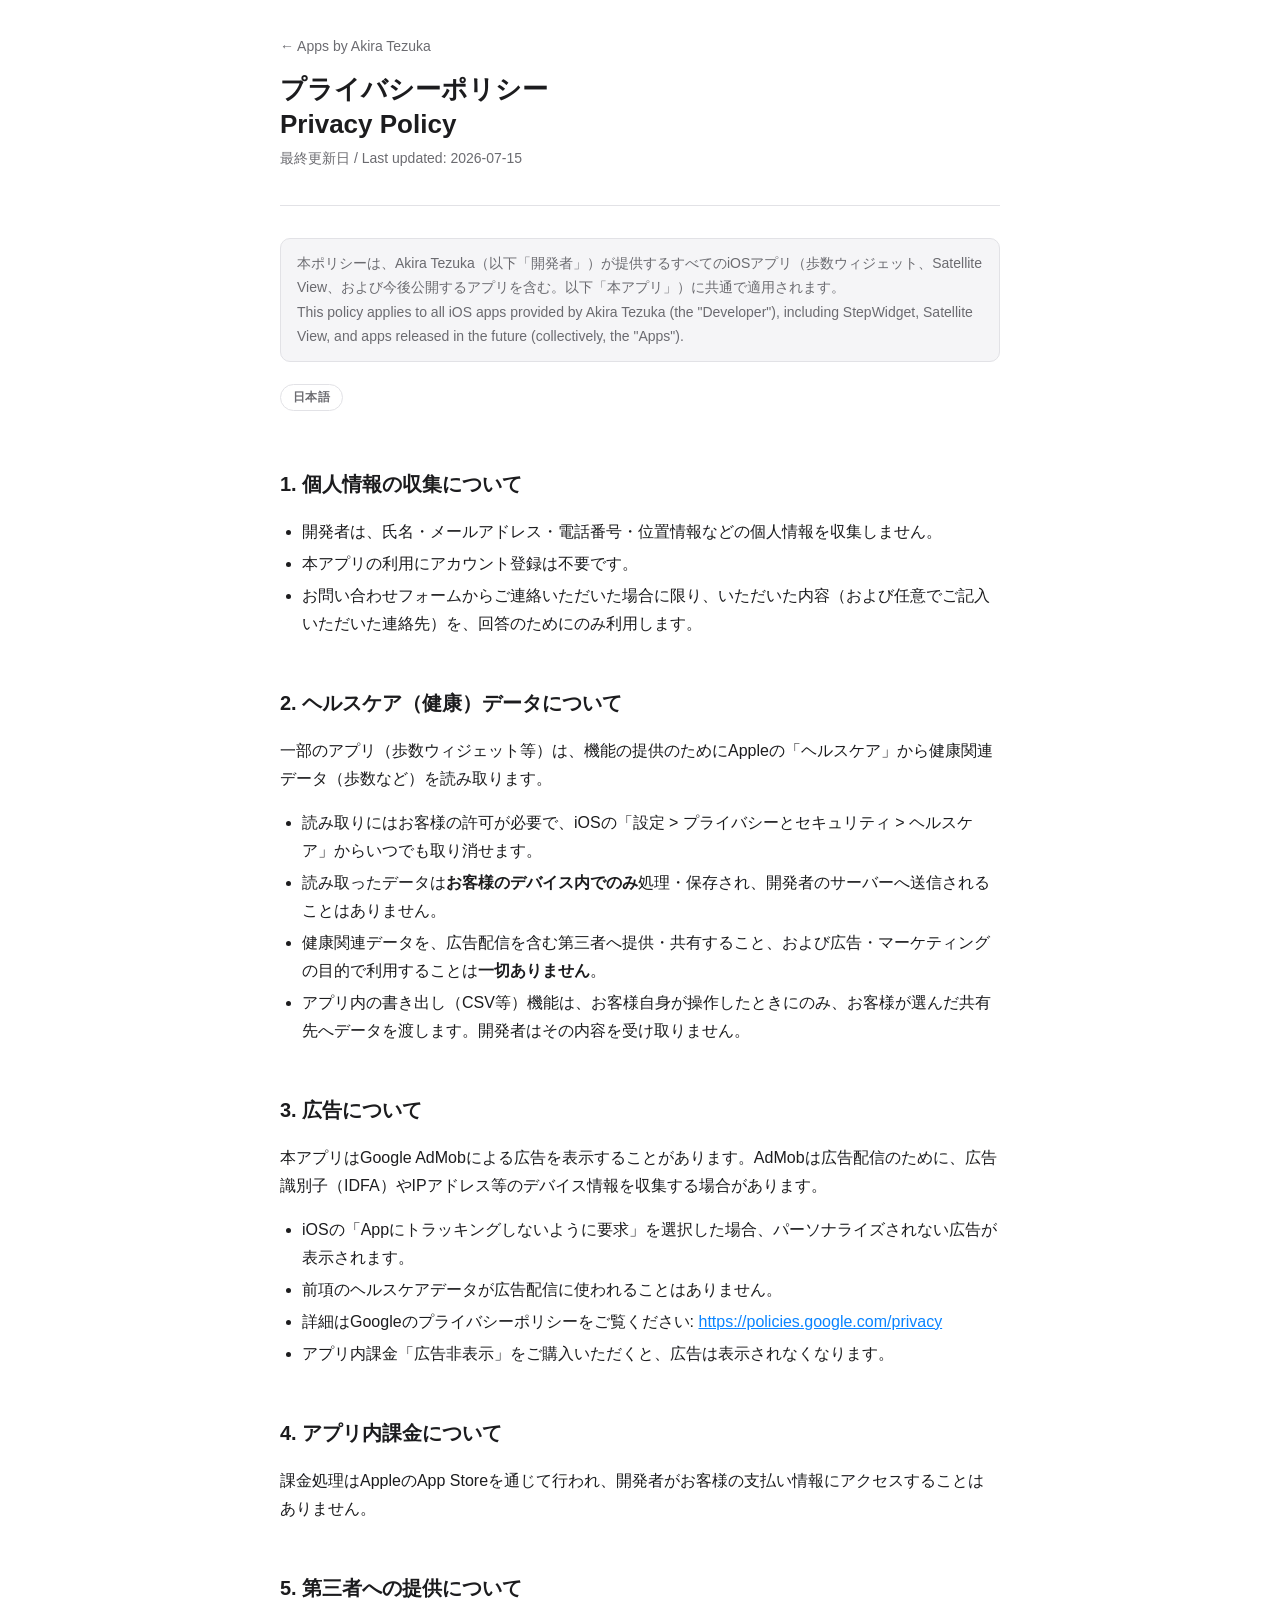
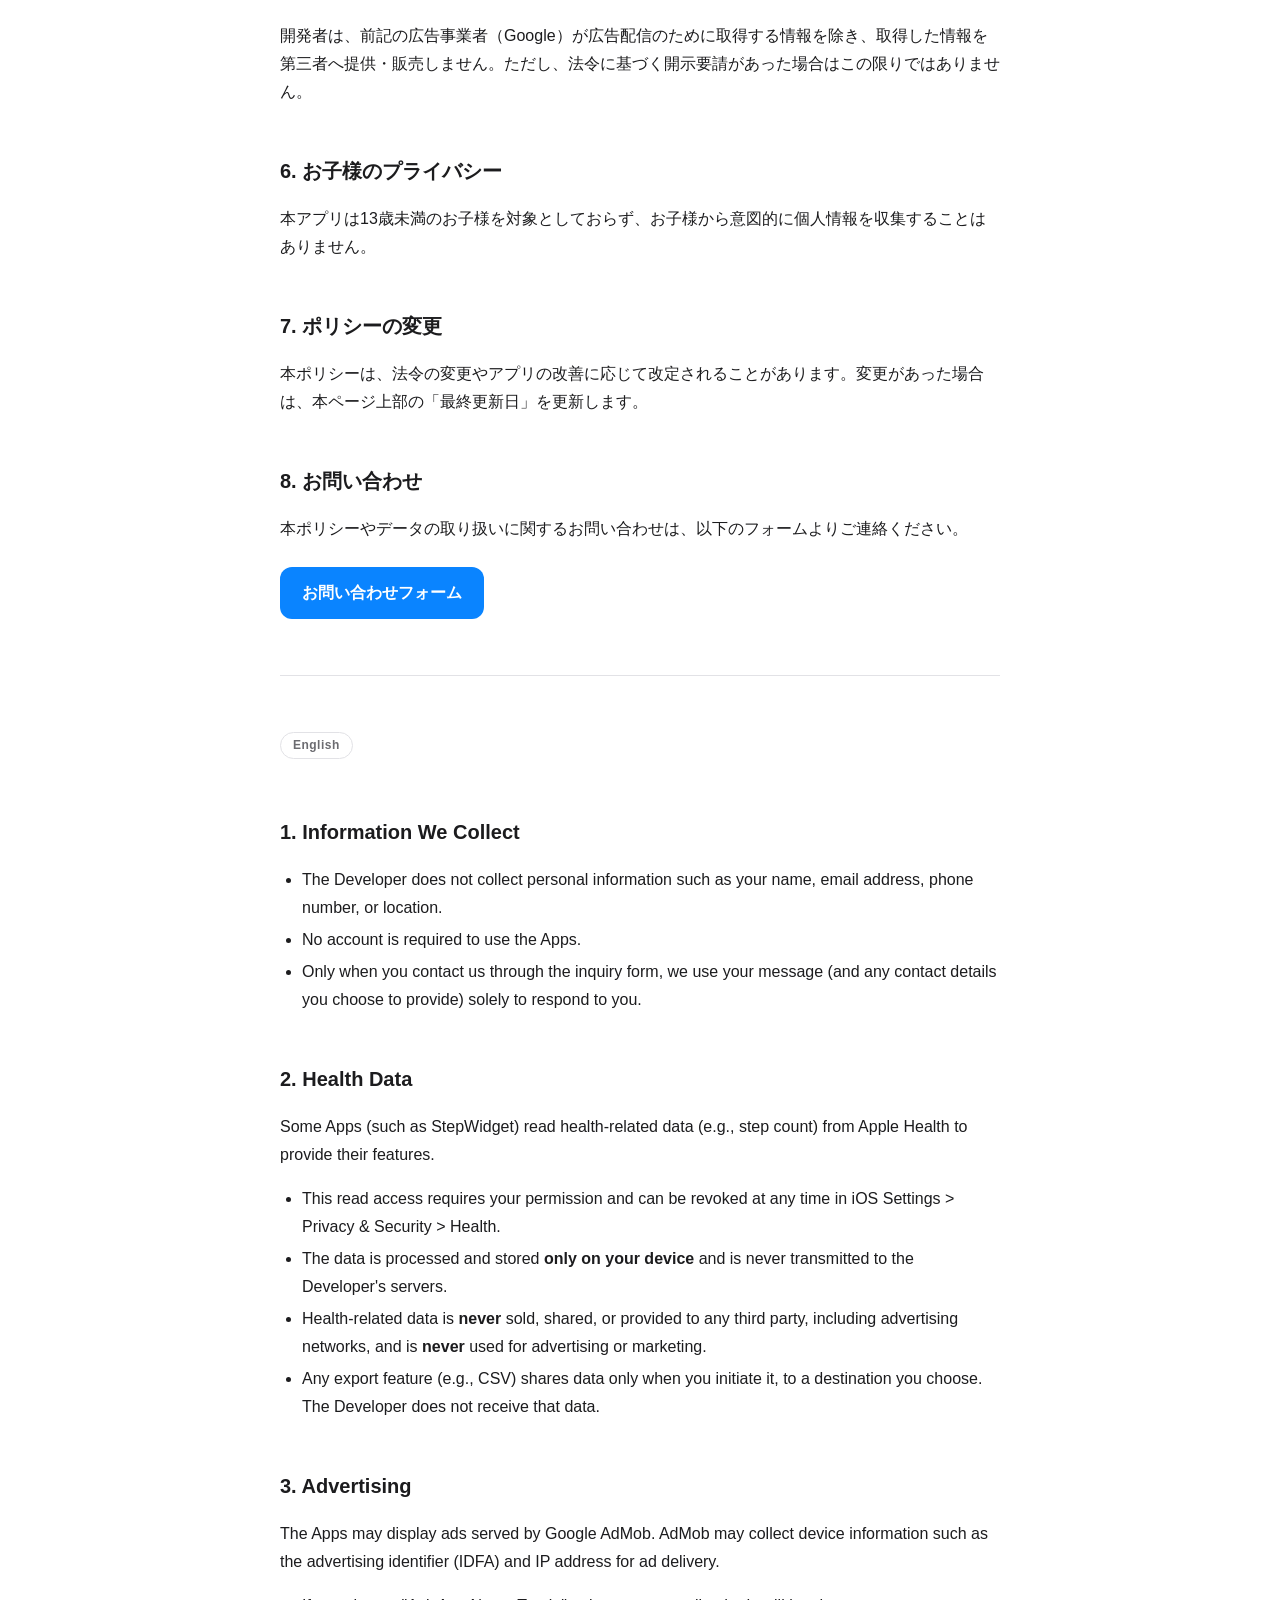
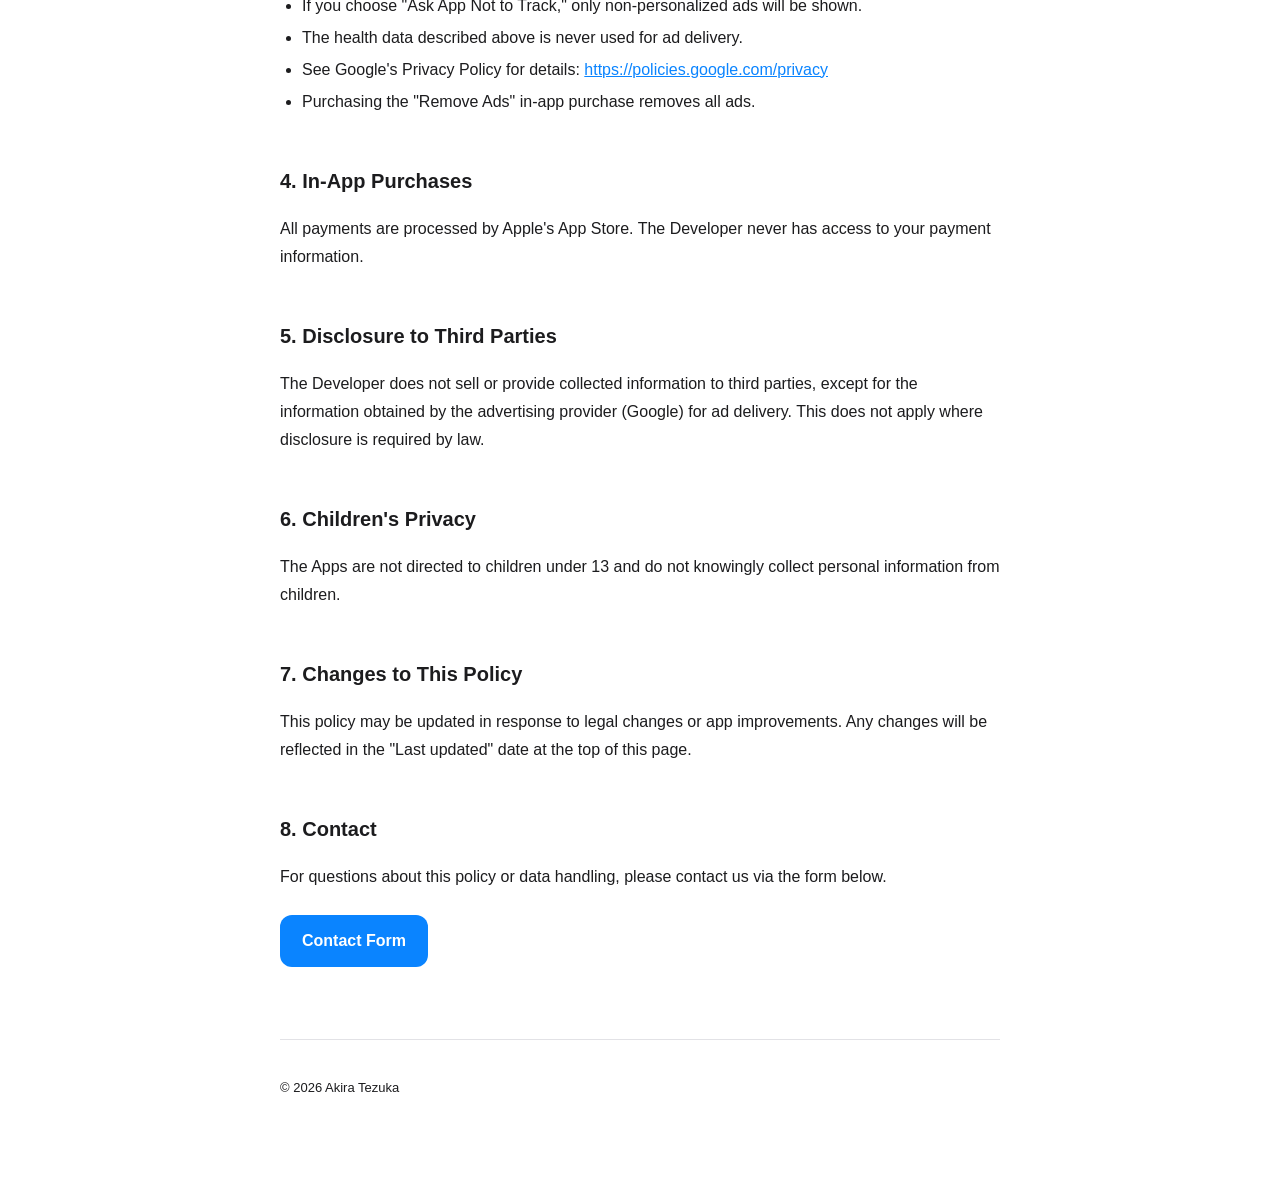
==== privacy.html @ a7665cce "Static support & privacy pages for iOS apps by Akira Tezuka" ====
<!DOCTYPE html>
<html lang="ja">
<head>
<meta charset="utf-8">
<meta name="viewport" content="width=device-width, initial-scale=1">
<title>プライバシーポリシー / Privacy Policy</title>
<link rel="stylesheet" href="assets/style.css">
</head>
<body>
<div class="wrap">
  <header class="site">
    <a class="home" href="index.html">← Apps by Akira Tezuka</a>
    <h1>プライバシーポリシー<br>Privacy Policy</h1>
    <p class="updated">最終更新日 / Last updated: 2026-07-15</p>
  </header>

  <p class="note">本ポリシーは、Akira Tezuka（以下「開発者」）が提供するすべてのiOSアプリ（歩数ウィジェット、Satellite View、および今後公開するアプリを含む。以下「本アプリ」）に共通で適用されます。<br>
  This policy applies to all iOS apps provided by Akira Tezuka (the "Developer"), including StepWidget, Satellite View, and apps released in the future (collectively, the "Apps").</p>

  <!-- ============ 日本語 ============ -->
  <span class="lang-label">日本語</span>

  <h2>1. 個人情報の収集について</h2>
  <ul>
    <li>開発者は、氏名・メールアドレス・電話番号・位置情報などの個人情報を収集しません。</li>
    <li>本アプリの利用にアカウント登録は不要です。</li>
    <li>お問い合わせフォームからご連絡いただいた場合に限り、いただいた内容（および任意でご記入いただいた連絡先）を、回答のためにのみ利用します。</li>
  </ul>

  <h2>2. ヘルスケア（健康）データについて</h2>
  <p>一部のアプリ（歩数ウィジェット等）は、機能の提供のためにAppleの「ヘルスケア」から健康関連データ（歩数など）を読み取ります。</p>
  <ul>
    <li>読み取りにはお客様の許可が必要で、iOSの「設定 &gt; プライバシーとセキュリティ &gt; ヘルスケア」からいつでも取り消せます。</li>
    <li>読み取ったデータは<strong>お客様のデバイス内でのみ</strong>処理・保存され、開発者のサーバーへ送信されることはありません。</li>
    <li>健康関連データを、広告配信を含む第三者へ提供・共有すること、および広告・マーケティングの目的で利用することは<strong>一切ありません</strong>。</li>
    <li>アプリ内の書き出し（CSV等）機能は、お客様自身が操作したときにのみ、お客様が選んだ共有先へデータを渡します。開発者はその内容を受け取りません。</li>
  </ul>

  <h2>3. 広告について</h2>
  <p>本アプリはGoogle AdMobによる広告を表示することがあります。AdMobは広告配信のために、広告識別子（IDFA）やIPアドレス等のデバイス情報を収集する場合があります。</p>
  <ul>
    <li>iOSの「Appにトラッキングしないように要求」を選択した場合、パーソナライズされない広告が表示されます。</li>
    <li>前項のヘルスケアデータが広告配信に使われることはありません。</li>
    <li>詳細はGoogleのプライバシーポリシーをご覧ください: <a href="https://policies.google.com/privacy">https://policies.google.com/privacy</a></li>
    <li>アプリ内課金「広告非表示」をご購入いただくと、広告は表示されなくなります。</li>
  </ul>

  <h2>4. アプリ内課金について</h2>
  <p>課金処理はAppleのApp Storeを通じて行われ、開発者がお客様の支払い情報にアクセスすることはありません。</p>

  <h2>5. 第三者への提供について</h2>
  <p>開発者は、前記の広告事業者（Google）が広告配信のために取得する情報を除き、取得した情報を第三者へ提供・販売しません。ただし、法令に基づく開示要請があった場合はこの限りではありません。</p>

  <h2>6. お子様のプライバシー</h2>
  <p>本アプリは13歳未満のお子様を対象としておらず、お子様から意図的に個人情報を収集することはありません。</p>

  <h2>7. ポリシーの変更</h2>
  <p>本ポリシーは、法令の変更やアプリの改善に応じて改定されることがあります。変更があった場合は、本ページ上部の「最終更新日」を更新します。</p>

  <h2>8. お問い合わせ</h2>
  <p>本ポリシーやデータの取り扱いに関するお問い合わせは、以下のフォームよりご連絡ください。</p>
  <p><a class="btn" href="https://forms.gle/kiFSwdXbZLN12MFC6">お問い合わせフォーム</a></p>

  <hr>

  <!-- ============ English ============ -->
  <span class="lang-label">English</span>

  <h2>1. Information We Collect</h2>
  <ul>
    <li>The Developer does not collect personal information such as your name, email address, phone number, or location.</li>
    <li>No account is required to use the Apps.</li>
    <li>Only when you contact us through the inquiry form, we use your message (and any contact details you choose to provide) solely to respond to you.</li>
  </ul>

  <h2>2. Health Data</h2>
  <p>Some Apps (such as StepWidget) read health-related data (e.g., step count) from Apple Health to provide their features.</p>
  <ul>
    <li>This read access requires your permission and can be revoked at any time in iOS Settings &gt; Privacy &amp; Security &gt; Health.</li>
    <li>The data is processed and stored <strong>only on your device</strong> and is never transmitted to the Developer's servers.</li>
    <li>Health-related data is <strong>never</strong> sold, shared, or provided to any third party, including advertising networks, and is <strong>never</strong> used for advertising or marketing.</li>
    <li>Any export feature (e.g., CSV) shares data only when you initiate it, to a destination you choose. The Developer does not receive that data.</li>
  </ul>

  <h2>3. Advertising</h2>
  <p>The Apps may display ads served by Google AdMob. AdMob may collect device information such as the advertising identifier (IDFA) and IP address for ad delivery.</p>
  <ul>
    <li>If you choose "Ask App Not to Track," only non-personalized ads will be shown.</li>
    <li>The health data described above is never used for ad delivery.</li>
    <li>See Google's Privacy Policy for details: <a href="https://policies.google.com/privacy">https://policies.google.com/privacy</a></li>
    <li>Purchasing the "Remove Ads" in-app purchase removes all ads.</li>
  </ul>

  <h2>4. In-App Purchases</h2>
  <p>All payments are processed by Apple's App Store. The Developer never has access to your payment information.</p>

  <h2>5. Disclosure to Third Parties</h2>
  <p>The Developer does not sell or provide collected information to third parties, except for the information obtained by the advertising provider (Google) for ad delivery. This does not apply where disclosure is required by law.</p>

  <h2>6. Children's Privacy</h2>
  <p>The Apps are not directed to children under 13 and do not knowingly collect personal information from children.</p>

  <h2>7. Changes to This Policy</h2>
  <p>This policy may be updated in response to legal changes or app improvements. Any changes will be reflected in the "Last updated" date at the top of this page.</p>

  <h2>8. Contact</h2>
  <p>For questions about this policy or data handling, please contact us via the form below.</p>
  <p><a class="btn" href="https://forms.gle/kiFSwdXbZLN12MFC6">Contact Form</a></p>

  <footer class="site">
    <p>© 2026 Akira Tezuka</p>
  </footer>
</div>
</body>
</html>
---- assets/style.css ----
:root {
  --bg: #ffffff;
  --fg: #1c1c1e;
  --muted: #6b6b70;
  --card: #f5f5f7;
  --border: #e2e2e6;
  --accent: #0a84ff;
  --accent-fg: #ffffff;
  --maxw: 760px;
}

@media (prefers-color-scheme: dark) {
  :root {
    --bg: #000000;
    --fg: #f2f2f7;
    --muted: #9a9aa0;
    --card: #1c1c1e;
    --border: #2c2c2e;
    --accent: #0a84ff;
  }
}

* { box-sizing: border-box; }

html { -webkit-text-size-adjust: 100%; }

body {
  margin: 0;
  background: var(--bg);
  color: var(--fg);
  font-family: -apple-system, BlinkMacSystemFont, "Helvetica Neue", "Hiragino Sans",
    "Noto Sans JP", sans-serif;
  line-height: 1.75;
  font-size: 16px;
}

.wrap {
  max-width: var(--maxw);
  margin: 0 auto;
  padding: 32px 20px 80px;
}

header.site {
  border-bottom: 1px solid var(--border);
  margin-bottom: 32px;
  padding-bottom: 20px;
}

header.site a.home {
  color: var(--muted);
  text-decoration: none;
  font-size: 14px;
}

header.site a.home:hover { color: var(--accent); }

h1 { font-size: 26px; line-height: 1.35; margin: 12px 0 4px; }
h2 { font-size: 20px; margin: 40px 0 10px; padding-top: 8px; }
h3 { font-size: 16px; margin: 24px 0 6px; }

.lang-label {
  display: inline-block;
  font-size: 12px;
  font-weight: 600;
  letter-spacing: .04em;
  color: var(--muted);
  border: 1px solid var(--border);
  border-radius: 999px;
  padding: 2px 12px;
  margin: 8px 0;
}

.updated { color: var(--muted); font-size: 14px; margin-top: 2px; }

hr {
  border: none;
  border-top: 1px solid var(--border);
  margin: 48px 0;
}

a { color: var(--accent); }

p, li { color: var(--fg); }

ul { padding-left: 22px; }
li { margin: 4px 0; }

.card {
  display: block;
  background: var(--card);
  border: 1px solid var(--border);
  border-radius: 14px;
  padding: 18px 20px;
  margin: 14px 0;
  text-decoration: none;
  color: var(--fg);
  transition: border-color .15s ease;
}
.card:hover { border-color: var(--accent); }
.card .title { font-size: 18px; font-weight: 600; margin: 0 0 4px; }
.card .desc { color: var(--muted); font-size: 14px; margin: 0; }
.card .links { margin-top: 10px; font-size: 14px; }
.card .links a { margin-right: 16px; }

.btn {
  display: inline-block;
  background: var(--accent);
  color: var(--accent-fg);
  text-decoration: none;
  font-weight: 600;
  padding: 12px 22px;
  border-radius: 12px;
  margin: 8px 0;
}
.btn:hover { opacity: .9; }

footer.site {
  margin-top: 64px;
  padding-top: 24px;
  border-top: 1px solid var(--border);
  color: var(--muted);
  font-size: 13px;
}

.note {
  background: var(--card);
  border: 1px solid var(--border);
  border-radius: 10px;
  padding: 12px 16px;
  font-size: 14px;
  color: var(--muted);
}

/* App row: icon + text + App Store link */
.app {
  display: flex;
  align-items: center;
  gap: 16px;
  background: var(--card);
  border: 1px solid var(--border);
  border-radius: 14px;
  padding: 16px 18px;
  margin: 14px 0;
}
.app img.logo {
  width: 64px;
  height: 64px;
  border-radius: 14px;
  flex: 0 0 auto;
  box-shadow: 0 1px 3px rgba(0,0,0,.15);
}
.app .body { flex: 1 1 auto; min-width: 0; }
.app .title { font-size: 17px; font-weight: 600; margin: 0 0 3px; }
.app .desc { color: var(--muted); font-size: 13px; margin: 0; }

/* App Store badge (text style; swap for official badge image if desired) */
.appstore {
  flex: 0 0 auto;
  display: inline-flex;
  align-items: center;
  gap: 6px;
  background: var(--fg);
  color: var(--bg);
  text-decoration: none;
  font-weight: 600;
  font-size: 13px;
  padding: 9px 14px;
  border-radius: 10px;
  white-space: nowrap;
}
.appstore:hover { opacity: .85; }
.appstore.disabled {
  background: transparent;
  color: var(--muted);
  border: 1px dashed var(--border);
  pointer-events: none;
}

@media (max-width: 520px) {
  .app { flex-wrap: wrap; }
  .app .appstore { margin-left: 80px; }
}
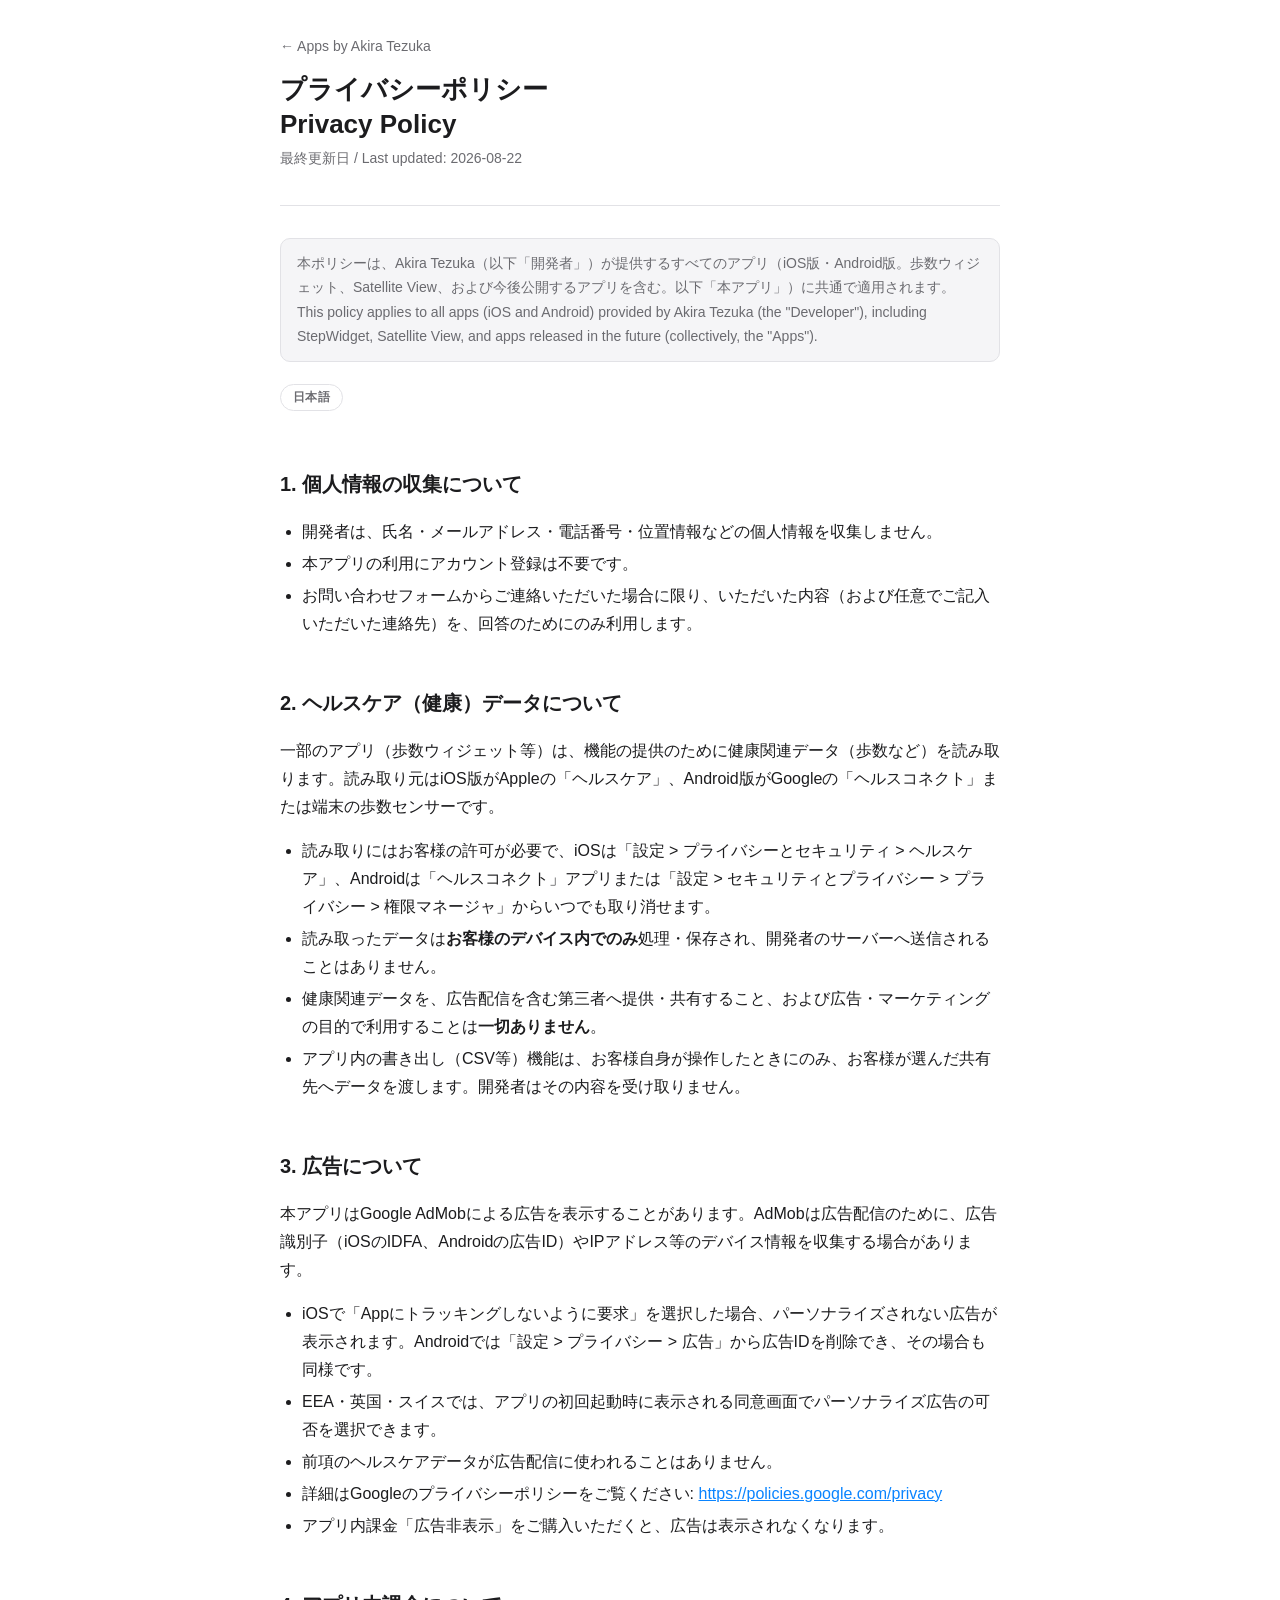
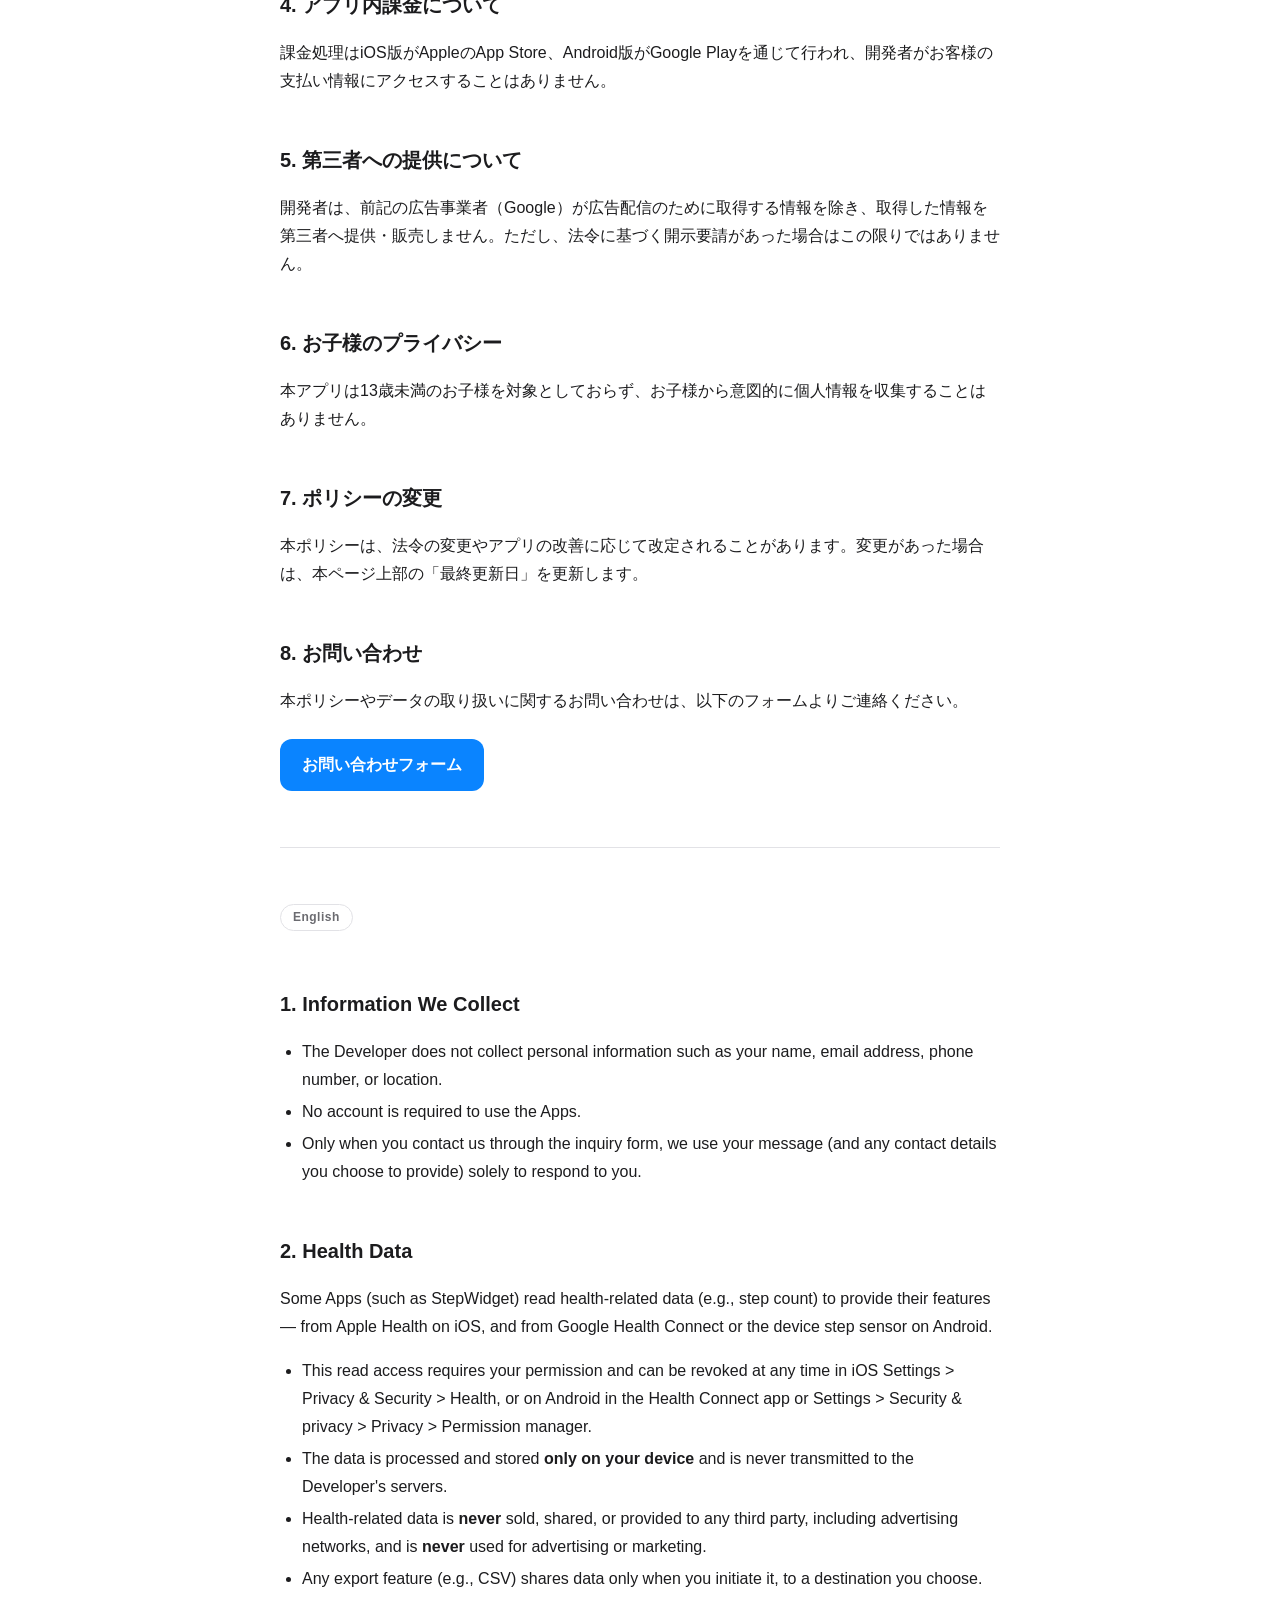
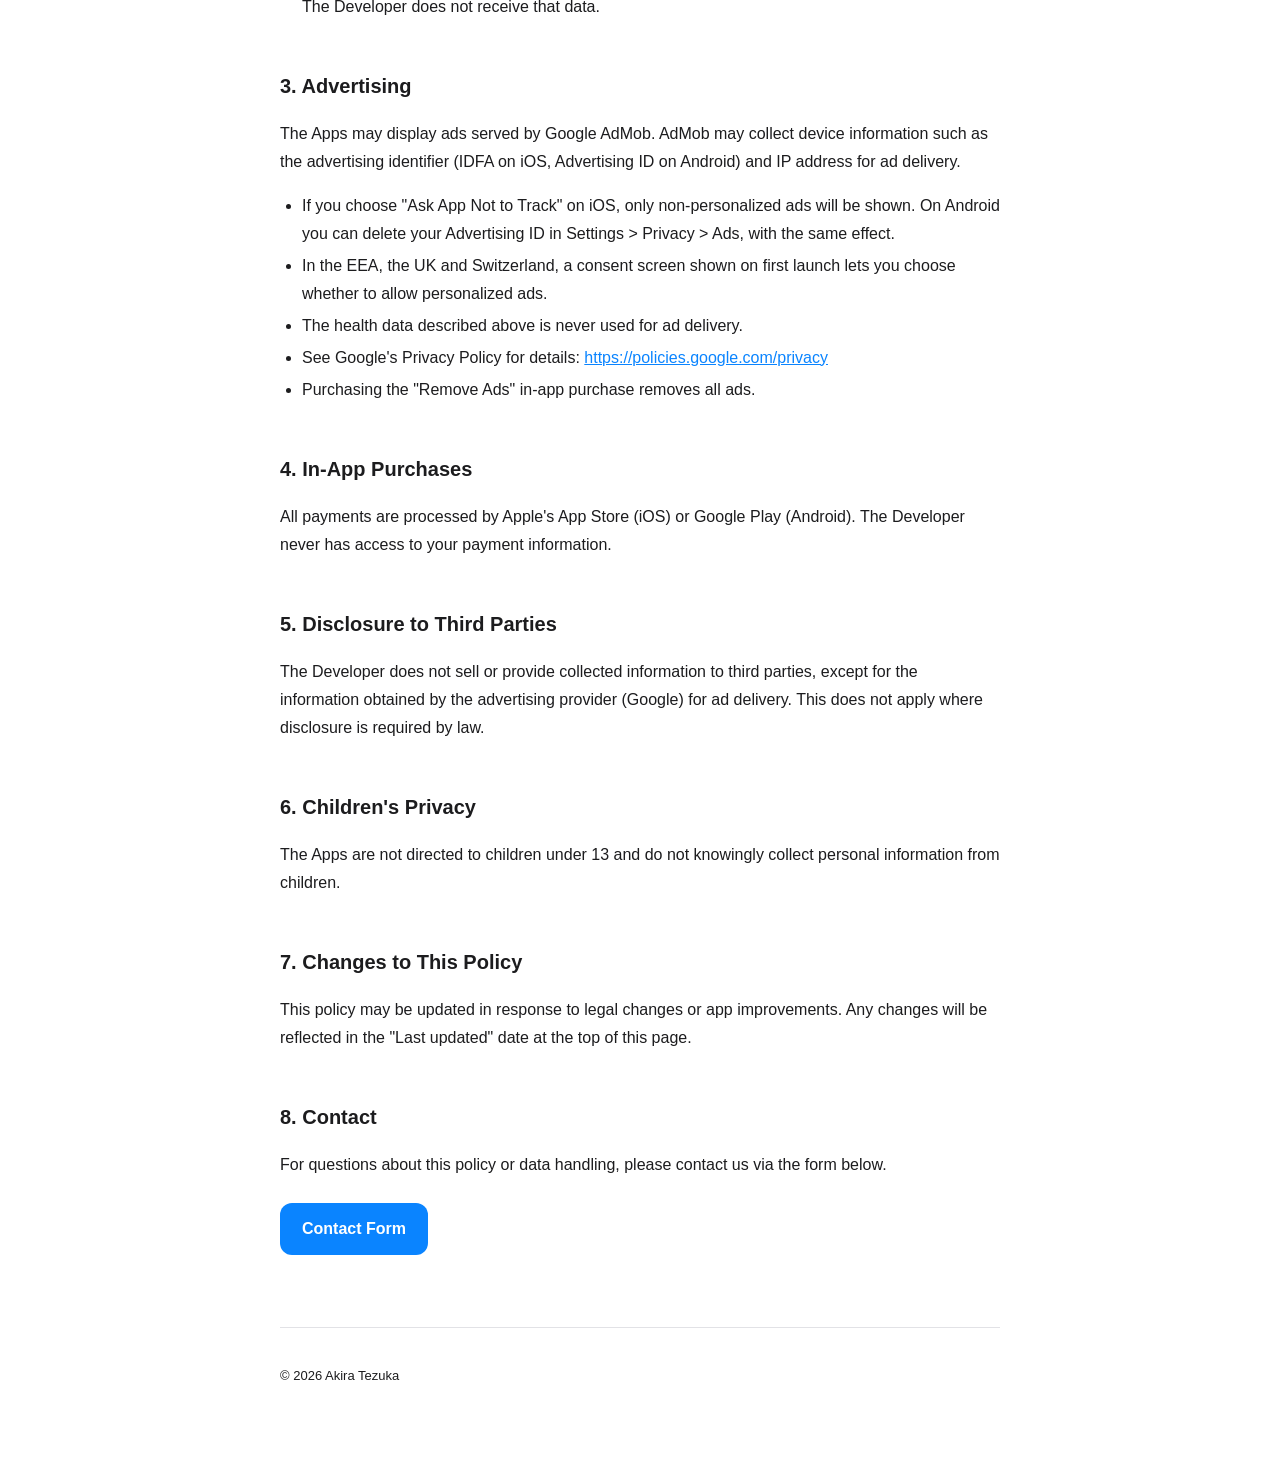
==== commit 619dcdbe: "プライバシーポリシーをAndroid版にも対応 Satellite ViewのAndroid版公開に向けて、iOS前提だった記述を両OS対応に改めた。  - 適用範囲をiOSアプリ限定から全アプリ(i" ====
--- a/privacy.html
+++ b/privacy.html
@@ -11,11 +11,11 @@
   <header class="site">
     <a class="home" href="index.html">← Apps by Akira Tezuka</a>
     <h1>プライバシーポリシー<br>Privacy Policy</h1>
-    <p class="updated">最終更新日 / Last updated: 2026-07-15</p>
+    <p class="updated">最終更新日 / Last updated: 2026-08-22</p>
   </header>
 
-  <p class="note">本ポリシーは、Akira Tezuka（以下「開発者」）が提供するすべてのiOSアプリ（歩数ウィジェット、Satellite View、および今後公開するアプリを含む。以下「本アプリ」）に共通で適用されます。<br>
-  This policy applies to all iOS apps provided by Akira Tezuka (the "Developer"), including StepWidget, Satellite View, and apps released in the future (collectively, the "Apps").</p>
+  <p class="note">本ポリシーは、Akira Tezuka（以下「開発者」）が提供するすべてのアプリ（iOS版・Android版。歩数ウィジェット、Satellite View、および今後公開するアプリを含む。以下「本アプリ」）に共通で適用されます。<br>
+  This policy applies to all apps (iOS and Android) provided by Akira Tezuka (the "Developer"), including StepWidget, Satellite View, and apps released in the future (collectively, the "Apps").</p>
 
   <!-- ============ 日本語 ============ -->
   <span class="lang-label">日本語</span>
@@ -28,25 +28,26 @@
   </ul>
 
   <h2>2. ヘルスケア（健康）データについて</h2>
-  <p>一部のアプリ（歩数ウィジェット等）は、機能の提供のためにAppleの「ヘルスケア」から健康関連データ（歩数など）を読み取ります。</p>
+  <p>一部のアプリ（歩数ウィジェット等）は、機能の提供のために健康関連データ（歩数など）を読み取ります。読み取り元はiOS版がAppleの「ヘルスケア」、Android版がGoogleの「ヘルスコネクト」または端末の歩数センサーです。</p>
   <ul>
-    <li>読み取りにはお客様の許可が必要で、iOSの「設定 &gt; プライバシーとセキュリティ &gt; ヘルスケア」からいつでも取り消せます。</li>
+    <li>読み取りにはお客様の許可が必要で、iOSは「設定 &gt; プライバシーとセキュリティ &gt; ヘルスケア」、Androidは「ヘルスコネクト」アプリまたは「設定 &gt; セキュリティとプライバシー &gt; プライバシー &gt; 権限マネージャ」からいつでも取り消せます。</li>
     <li>読み取ったデータは<strong>お客様のデバイス内でのみ</strong>処理・保存され、開発者のサーバーへ送信されることはありません。</li>
     <li>健康関連データを、広告配信を含む第三者へ提供・共有すること、および広告・マーケティングの目的で利用することは<strong>一切ありません</strong>。</li>
     <li>アプリ内の書き出し（CSV等）機能は、お客様自身が操作したときにのみ、お客様が選んだ共有先へデータを渡します。開発者はその内容を受け取りません。</li>
   </ul>
 
   <h2>3. 広告について</h2>
-  <p>本アプリはGoogle AdMobによる広告を表示することがあります。AdMobは広告配信のために、広告識別子（IDFA）やIPアドレス等のデバイス情報を収集する場合があります。</p>
+  <p>本アプリはGoogle AdMobによる広告を表示することがあります。AdMobは広告配信のために、広告識別子（iOSのIDFA、Androidの広告ID）やIPアドレス等のデバイス情報を収集する場合があります。</p>
   <ul>
-    <li>iOSの「Appにトラッキングしないように要求」を選択した場合、パーソナライズされない広告が表示されます。</li>
+    <li>iOSで「Appにトラッキングしないように要求」を選択した場合、パーソナライズされない広告が表示されます。Androidでは「設定 &gt; プライバシー &gt; 広告」から広告IDを削除でき、その場合も同様です。</li>
+    <li>EEA・英国・スイスでは、アプリの初回起動時に表示される同意画面でパーソナライズ広告の可否を選択できます。</li>
     <li>前項のヘルスケアデータが広告配信に使われることはありません。</li>
     <li>詳細はGoogleのプライバシーポリシーをご覧ください: <a href="https://policies.google.com/privacy">https://policies.google.com/privacy</a></li>
     <li>アプリ内課金「広告非表示」をご購入いただくと、広告は表示されなくなります。</li>
   </ul>
 
   <h2>4. アプリ内課金について</h2>
-  <p>課金処理はAppleのApp Storeを通じて行われ、開発者がお客様の支払い情報にアクセスすることはありません。</p>
+  <p>課金処理はiOS版がAppleのApp Store、Android版がGoogle Playを通じて行われ、開発者がお客様の支払い情報にアクセスすることはありません。</p>
 
   <h2>5. 第三者への提供について</h2>
   <p>開発者は、前記の広告事業者（Google）が広告配信のために取得する情報を除き、取得した情報を第三者へ提供・販売しません。ただし、法令に基づく開示要請があった場合はこの限りではありません。</p>
@@ -74,25 +75,26 @@
   </ul>
 
   <h2>2. Health Data</h2>
-  <p>Some Apps (such as StepWidget) read health-related data (e.g., step count) from Apple Health to provide their features.</p>
+  <p>Some Apps (such as StepWidget) read health-related data (e.g., step count) to provide their features — from Apple Health on iOS, and from Google Health Connect or the device step sensor on Android.</p>
   <ul>
-    <li>This read access requires your permission and can be revoked at any time in iOS Settings &gt; Privacy &amp; Security &gt; Health.</li>
+    <li>This read access requires your permission and can be revoked at any time in iOS Settings &gt; Privacy &amp; Security &gt; Health, or on Android in the Health Connect app or Settings &gt; Security &amp; privacy &gt; Privacy &gt; Permission manager.</li>
     <li>The data is processed and stored <strong>only on your device</strong> and is never transmitted to the Developer's servers.</li>
     <li>Health-related data is <strong>never</strong> sold, shared, or provided to any third party, including advertising networks, and is <strong>never</strong> used for advertising or marketing.</li>
     <li>Any export feature (e.g., CSV) shares data only when you initiate it, to a destination you choose. The Developer does not receive that data.</li>
   </ul>
 
   <h2>3. Advertising</h2>
-  <p>The Apps may display ads served by Google AdMob. AdMob may collect device information such as the advertising identifier (IDFA) and IP address for ad delivery.</p>
+  <p>The Apps may display ads served by Google AdMob. AdMob may collect device information such as the advertising identifier (IDFA on iOS, Advertising ID on Android) and IP address for ad delivery.</p>
   <ul>
-    <li>If you choose "Ask App Not to Track," only non-personalized ads will be shown.</li>
+    <li>If you choose "Ask App Not to Track" on iOS, only non-personalized ads will be shown. On Android you can delete your Advertising ID in Settings &gt; Privacy &gt; Ads, with the same effect.</li>
+    <li>In the EEA, the UK and Switzerland, a consent screen shown on first launch lets you choose whether to allow personalized ads.</li>
     <li>The health data described above is never used for ad delivery.</li>
     <li>See Google's Privacy Policy for details: <a href="https://policies.google.com/privacy">https://policies.google.com/privacy</a></li>
     <li>Purchasing the "Remove Ads" in-app purchase removes all ads.</li>
   </ul>
 
   <h2>4. In-App Purchases</h2>
-  <p>All payments are processed by Apple's App Store. The Developer never has access to your payment information.</p>
+  <p>All payments are processed by Apple's App Store (iOS) or Google Play (Android). The Developer never has access to your payment information.</p>
 
   <h2>5. Disclosure to Third Parties</h2>
   <p>The Developer does not sell or provide collected information to third parties, except for the information obtained by the advertising provider (Google) for ad delivery. This does not apply where disclosure is required by law.</p>
